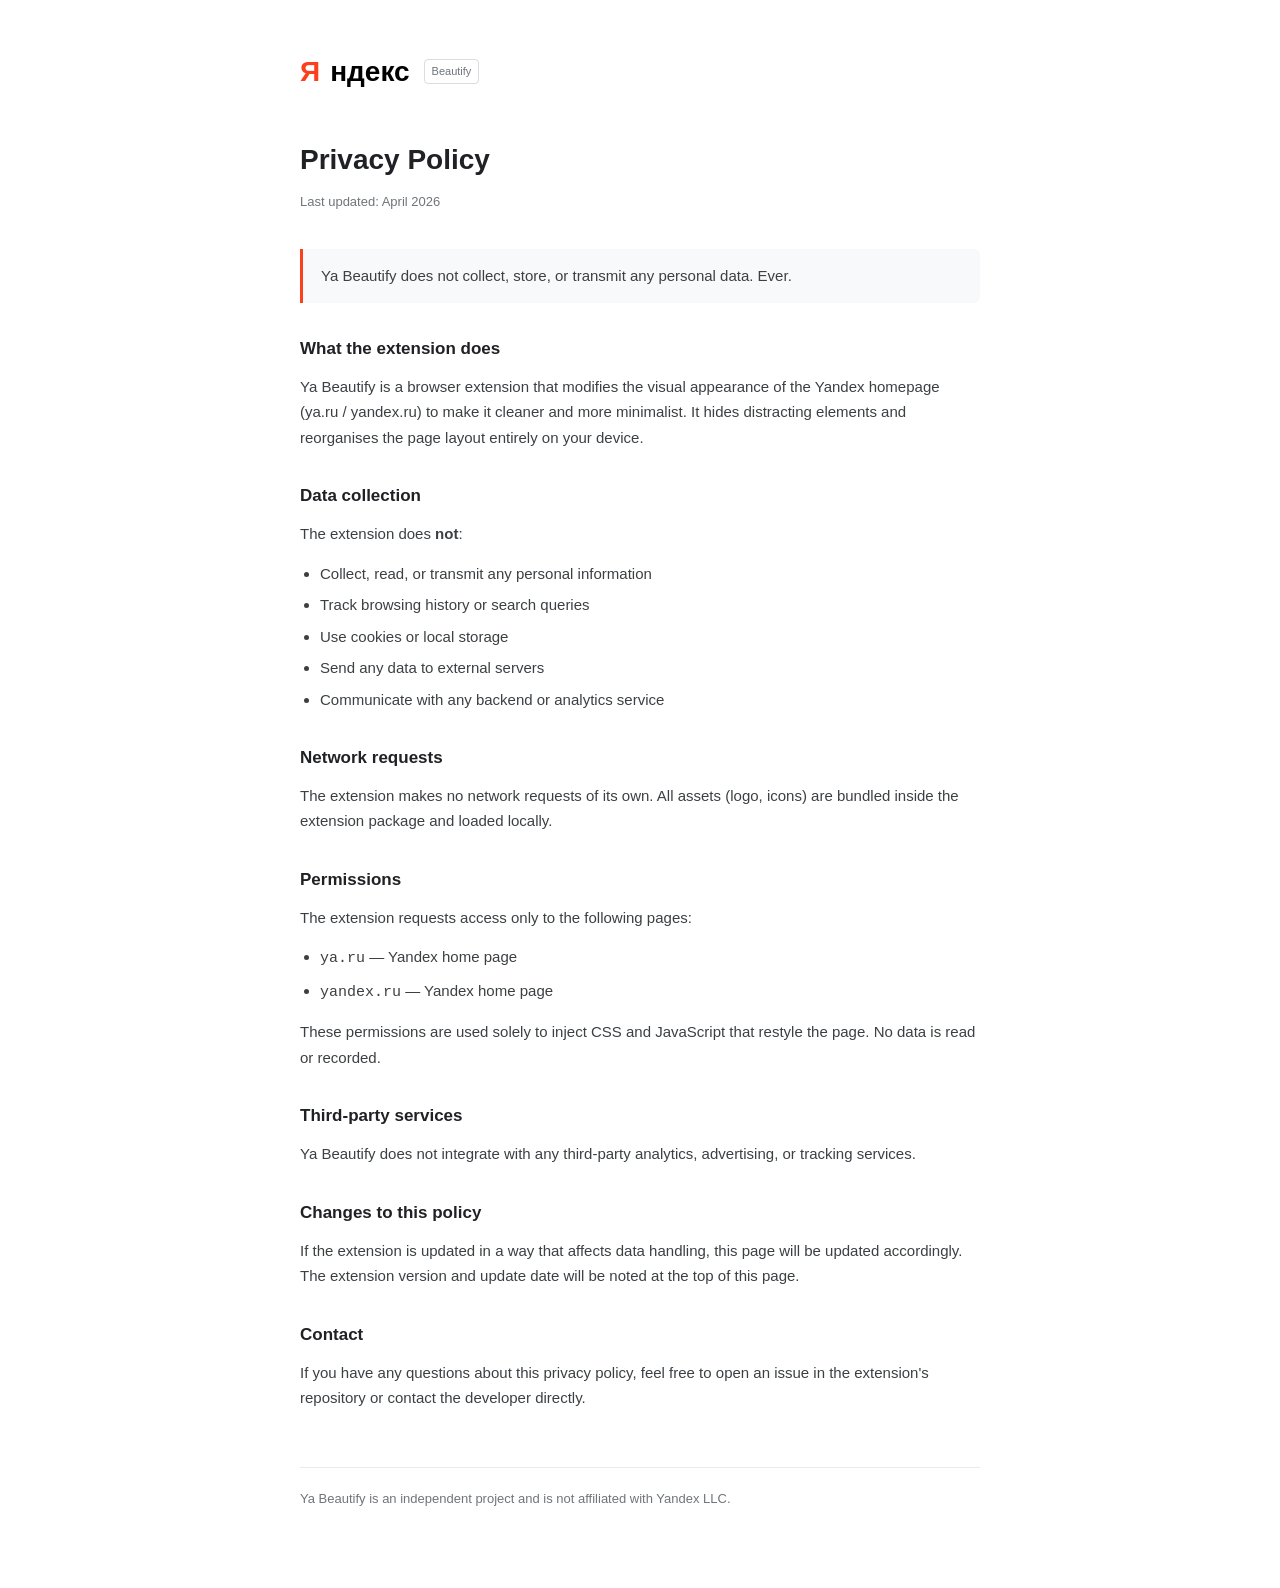
==== privacy.html @ dba86ccf "Add landing page, privacy policy, local logo, icon assets; update selectors for new Yandex DOM struc" ====
<!DOCTYPE html>
<html lang="ru">
<head>
  <meta charset="UTF-8">
  <meta name="viewport" content="width=device-width, initial-scale=1.0">
  <title>Ya Beautify — Privacy Policy</title>
  <style>
    * { box-sizing: border-box; margin: 0; padding: 0; }

    body {
      font-family: Arial, Helvetica, sans-serif;
      font-size: 15px;
      line-height: 1.7;
      color: #202124;
      background: #fff;
      padding: 48px 24px 80px;
    }

    .wrap {
      max-width: 680px;
      margin: 0 auto;
    }

    .logo {
      display: flex;
      align-items: center;
      gap: 10px;
      margin-bottom: 40px;
      text-decoration: none;
    }

    .logo-ya {
      font-size: 28px;
      font-weight: 700;
      color: #FC3F1D;
    }

    .logo-rest {
      font-size: 28px;
      font-weight: 700;
      color: #000;
    }

    .badge {
      font-size: 11px;
      color: #70757a;
      border: 1px solid #dadce0;
      border-radius: 4px;
      padding: 2px 7px;
      margin-left: 4px;
    }

    h1 {
      font-size: 28px;
      font-weight: 700;
      margin-bottom: 8px;
    }

    .updated {
      font-size: 13px;
      color: #70757a;
      margin-bottom: 36px;
    }

    h2 {
      font-size: 17px;
      font-weight: 700;
      margin: 32px 0 10px;
    }

    p {
      margin-bottom: 14px;
      color: #3c4043;
    }

    ul {
      padding-left: 20px;
      margin-bottom: 14px;
      color: #3c4043;
    }

    ul li {
      margin-bottom: 6px;
    }

    .highlight {
      background: #f8f9fa;
      border-left: 3px solid #FC3F1D;
      padding: 14px 18px;
      border-radius: 0 6px 6px 0;
      margin: 24px 0;
    }

    .highlight p {
      margin: 0;
      font-weight: 500;
    }

    footer {
      margin-top: 56px;
      padding-top: 20px;
      border-top: 1px solid #e8eaed;
      font-size: 13px;
      color: #70757a;
    }

    a { color: #1a73e8; }
  </style>
</head>
<body>
  <div class="wrap">

    <div class="logo">
      <span class="logo-ya">Я</span><span class="logo-rest">ндекс</span>
      <span class="badge">Beautify</span>
    </div>

    <h1>Privacy Policy</h1>
    <p class="updated">Last updated: April 2026</p>

    <div class="highlight">
      <p>Ya Beautify does not collect, store, or transmit any personal data. Ever.</p>
    </div>

    <h2>What the extension does</h2>
    <p>Ya Beautify is a browser extension that modifies the visual appearance of the Yandex homepage (ya.ru / yandex.ru) to make it cleaner and more minimalist. It hides distracting elements and reorganises the page layout entirely on your device.</p>

    <h2>Data collection</h2>
    <p>The extension does <strong>not</strong>:</p>
    <ul>
      <li>Collect, read, or transmit any personal information</li>
      <li>Track browsing history or search queries</li>
      <li>Use cookies or local storage</li>
      <li>Send any data to external servers</li>
      <li>Communicate with any backend or analytics service</li>
    </ul>

    <h2>Network requests</h2>
    <p>The extension makes no network requests of its own. All assets (logo, icons) are bundled inside the extension package and loaded locally.</p>

    <h2>Permissions</h2>
    <p>The extension requests access only to the following pages:</p>
    <ul>
      <li><code>ya.ru</code> — Yandex home page</li>
      <li><code>yandex.ru</code> — Yandex home page</li>
    </ul>
    <p>These permissions are used solely to inject CSS and JavaScript that restyle the page. No data is read or recorded.</p>

    <h2>Third-party services</h2>
    <p>Ya Beautify does not integrate with any third-party analytics, advertising, or tracking services.</p>

    <h2>Changes to this policy</h2>
    <p>If the extension is updated in a way that affects data handling, this page will be updated accordingly. The extension version and update date will be noted at the top of this page.</p>

    <h2>Contact</h2>
    <p>If you have any questions about this privacy policy, feel free to open an issue in the extension's repository or contact the developer directly.</p>

    <footer>
      Ya Beautify is an independent project and is not affiliated with Yandex LLC.
    </footer>

  </div>
</body>
</html>
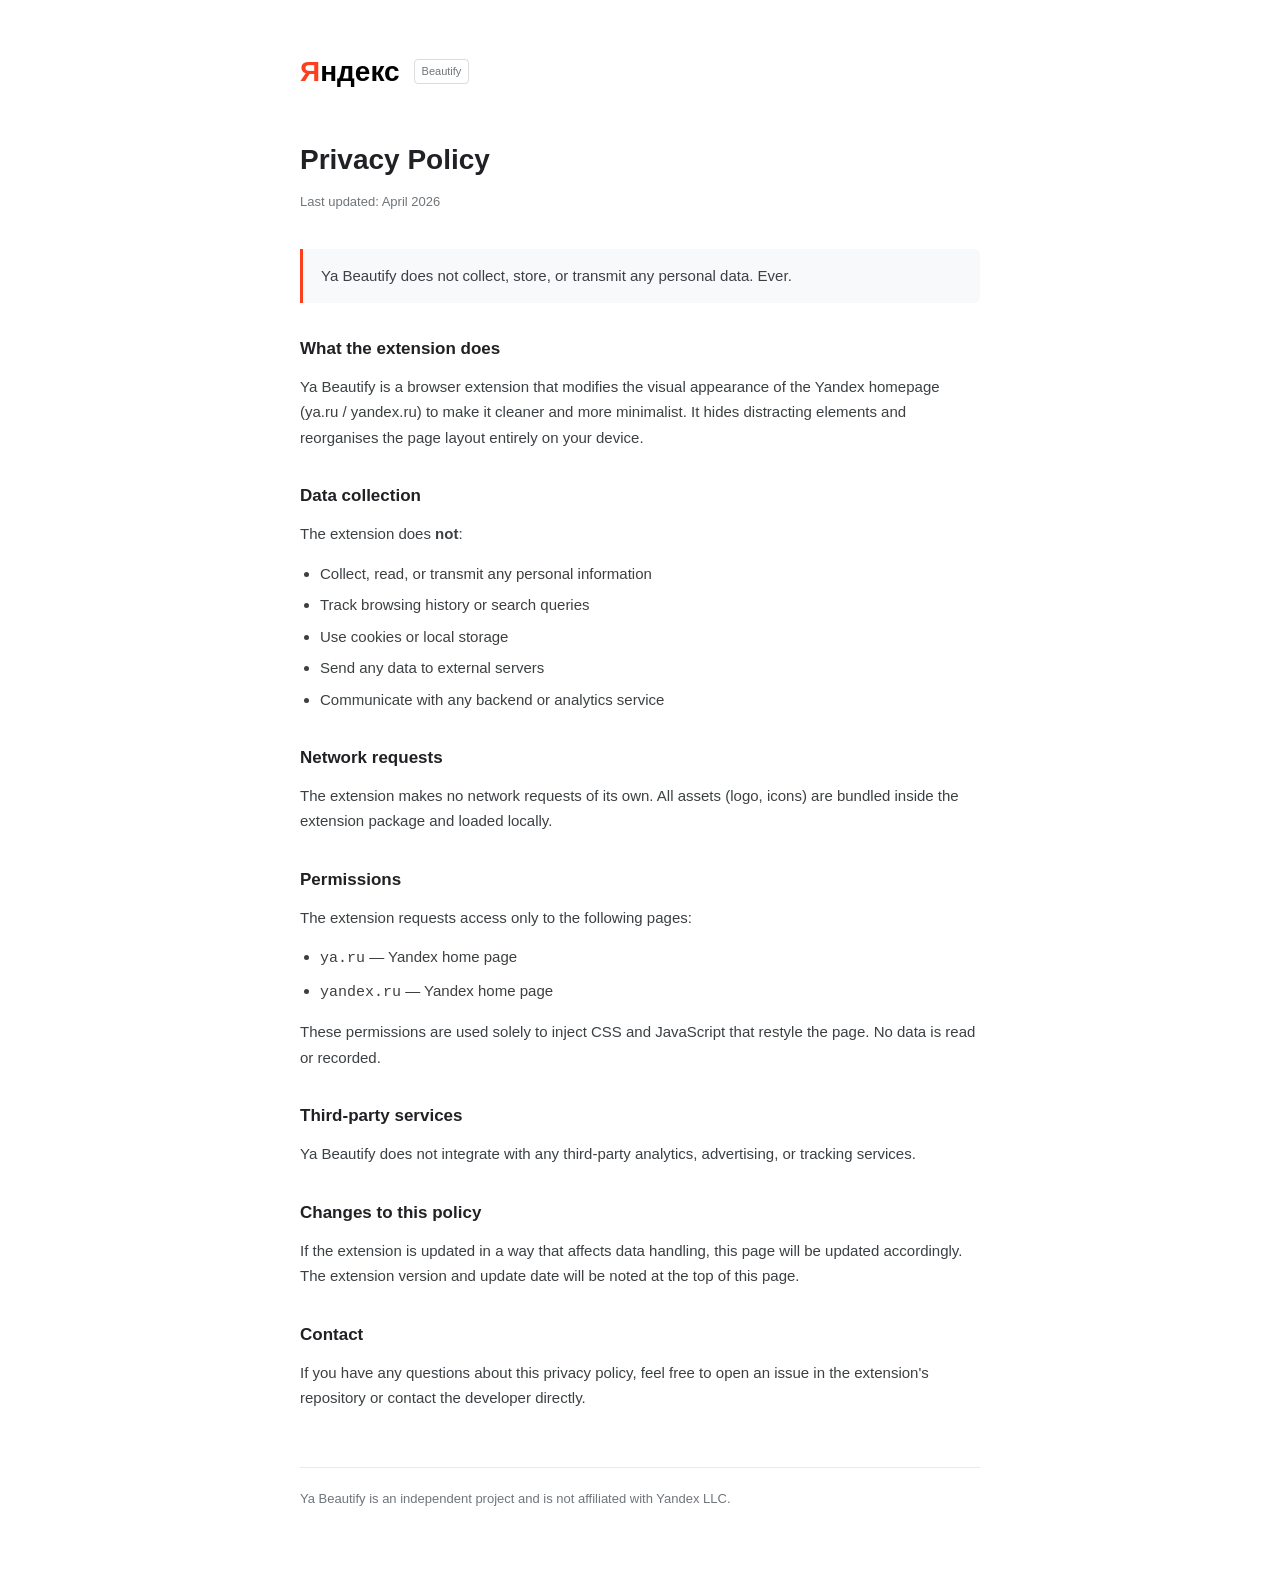
==== commit f1bb3393: "Fix dark theme, suggest footer visibility, logo rendering on landing pages - Remove hardcoded white " ====
--- a/privacy.html
+++ b/privacy.html
@@ -27,6 +27,10 @@
       gap: 10px;
       margin-bottom: 40px;
       text-decoration: none;
+    }
+
+    .logo-word {
+      white-space: nowrap;
     }
 
     .logo-ya {
@@ -111,7 +115,7 @@
   <div class="wrap">
 
     <div class="logo">
-      <span class="logo-ya">Я</span><span class="logo-rest">ндекс</span>
+      <span class="logo-word"><span class="logo-ya">Я</span><span class="logo-rest">ндекс</span></span>
       <span class="badge">Beautify</span>
     </div>
 
